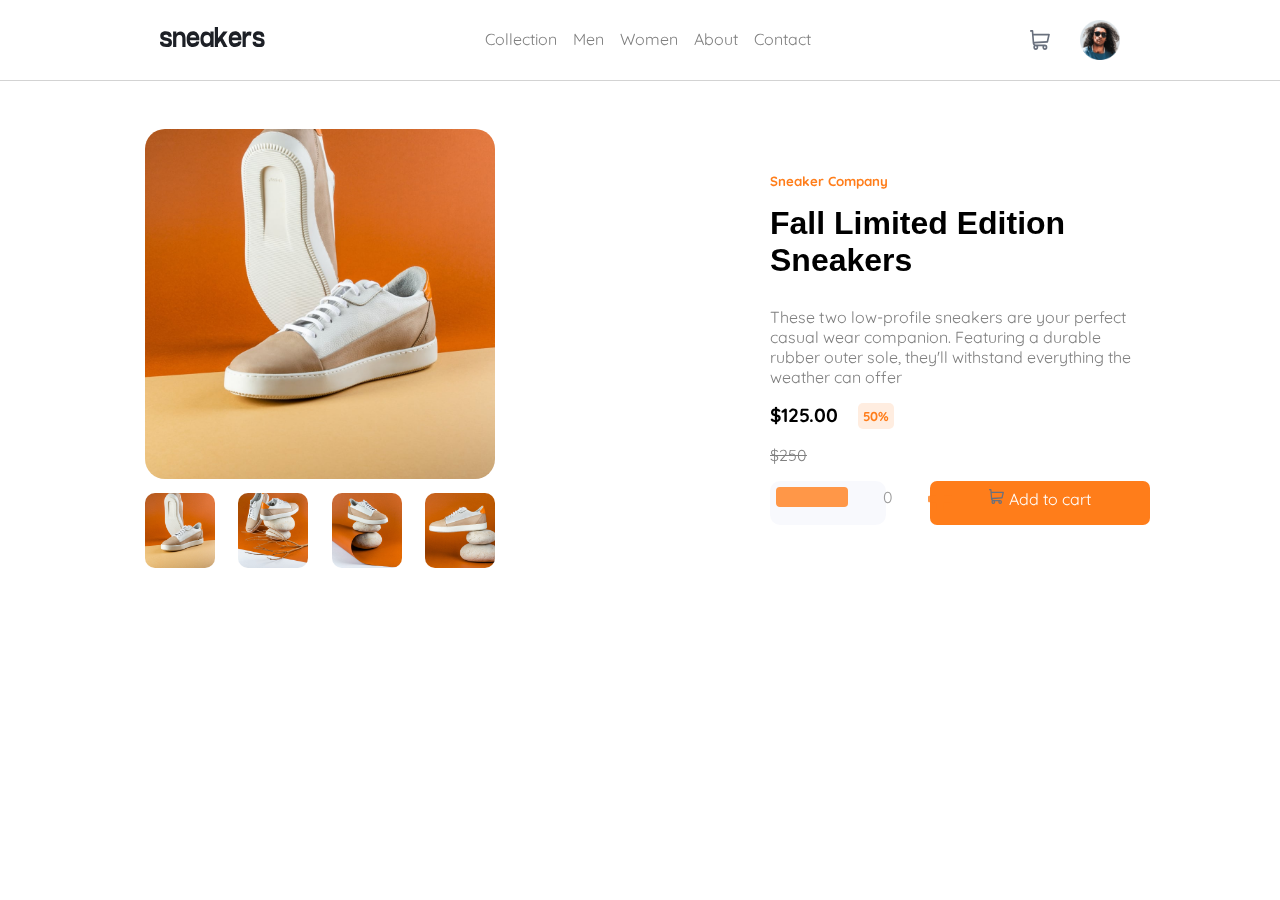
==== index.html @ 0b09ff34 "html file renamed" ====
<!DOCTYPE html>
<html lang="en">
  <head>
    <meta charset="UTF-8" />
    <meta name="viewport" content="width=device-width, initial-scale=1.0" />
    <title>Sneakers</title>
    <link rel="stylesheet" href="css/shoes.css" />
  </head>
  <body>
    <div class="idan">
      <nav>
        <img
          src="images/icon-menu.svg"
          alt="icon-menu"
          class="menu"
          id="icon-menu"
        />
        <img src="images/logo.svg" alt="" class="logo" />
        <ul class="nav-ul mobile-nav">
          <img
            src="images/icon-close.svg"
            alt="icon-close"
            class="menu"
            id="icon-close"
          />
          <li><a href="#" target="_blank">Collection</a></li>
          <li><a href="#" target="_blank">Men</a></li>
          <li><a href="#" target="_blank">Women</a></li>
          <li><a href="#" target="_blank">About</a></li>
          <li><a href="#" target="_blank">Contact</a></li>
        </ul>
        <div class="avatar">
          <img src="images/icon-cart.svg" alt="icon-cart" class="icon-cart" />
          <img src="images/image-avatar.png" alt="avatar" class="avatar-icon" />
        </div>
      </nav>
      <section class="hero-grid">
        <div class="sneak-peek">
          <img
            src="images/image-product-1.jpg"
            alt="main-hero-image"
            class="hero-image"
          />
          <div class="sneaks">
            <img src="images/image-product-1.jpg" alt="" class="flex-images" />
            <img src="images/image-product-2.jpg" alt="" class="flex-images" />
            <img src="images/image-product-3.jpg" alt="" class="flex-images" />
            <img src="images/image-product-4.jpg" alt="" class="flex-images" />
          </div>
        </div>
        <div class="rhs">
          <h5>Sneaker Company</h5>
          <h1>Fall Limited Edition Sneakers</h1>
          <p>
            These two low-profile sneakers are your perfect casual wear
            companion. Featuring a durable rubber outer sole, they'll withstand
            everything the weather can offer
          </p>
          <div class="price">
            <h4>$125.00</h4>
            <p>50%</p>
          </div>
          <p class="strikethrough">$250</p>
          <div class="last">
            <div class="count">
              <img
                src="images/icon-minus.svg"
                alt="minus-icon"
                class="minus-icon"
              />
              <p class="number">0</p>
              <img
                src="images/icon-plus.svg"
                alt="plus-icon"
                class="plus-icon"
              />
            </div>
            <div class="button" style="cursor: pointer">
              <img src="images/icon-cart.svg" alt="" />
              <p>Add to cart</p>
            </div>
          </div>
        </div>
      </section>
      <div class="relative-con">
        <div class="sneak-peek modal hidden">
          <img src="images/icon-close.svg" alt="" class="close-modal" />
          <div>
            <img src="images/icon-previous.svg" alt="" class="arrow prev" />
            <img
              src="images/image-product-1.jpg"
              alt="modal-hero-image"
              class="hero-image modal-image"
              id="modal-image"
            />
            <img src="images/icon-next.svg" alt="" class="arrow next" />
          </div>
          <div class="sneaks">
            <img src="images/image-product-1.jpg" alt="" class="pic" />
            <img src="images/image-product-2.jpg" alt="" class="pic" />
            <img src="images/image-product-3.jpg" alt="" class="pic" />
            <img src="images/image-product-4.jpg" alt="" class="pic" />
          </div>
        </div>
        <div class="overlay hidden"></div>
      </div>
    </div>
    <script src="app.js"></script>
  </body>
</html>
---- css/shoes.css ----
@import url("https://fonts.googleapis.com/css2?family=Quicksand&display=swap");
* {
  padding: 0;
  margin: 0;
  box-sizing: border-box;
  transition: all 0.6s;
}

li {
  list-style-type: none;
}

a {
  text-decoration: none;
  color: grey;
}

body {
  font-family: "Quicksand", sans-serif;
}

.hidden {
  display: none;
}

.blur-effect {
  filter: blur(5px);
  pointer-events: none;
}

.relative-con {
  position: relative;
  margin-top: -14rem;
}
.relative-con .overlay {
  position: absolute;
  top: 0;
  left: 0;
  width: 100%;
  height: 100%;
  filter: blur(5px);
  pointer-events: none;
  background-color: rgba(0, 0, 0, 0.6);
  -webkit-backdrop-filter: blur(5px);
          backdrop-filter: blur(5px);
  box-shadow: 0 3rem 5rem rgba(0, 0, 0, 0.3);
  z-index: 5;
  display: block;
}

.modal {
  position: absolute;
  top: 50%;
  left: 50%;
  transform: translate(-50%, -50%);
  z-index: 10;
  box-shadow: 0 3rem 5rem rgba(0, 0, 0, 0.3);
  width: auto;
  padding-inline: 60px;
  padding-block: 20px;
  border-radius: 20px;
  margin-top: 0;
}
.modal .close-modal {
  float: right;
  cursor: pointer;
}
.modal .hero-image {
  width: 370px;
  height: 390px;
  border-radius: 20px;
  cursor: pointer;
}
.modal div {
  display: grid;
  grid-template-columns: auto auto auto;
  margin-top: 2rem;
}
.modal div .arrow {
  background-color: white;
  border-radius: 50%;
  padding: 8px;
  align-self: center;
  cursor: pointer;
}
.modal .sneaks {
  display: flex;
  gap: 23.5px;
  margin-top: 10px;
  margin-left: 30px;
}
.modal .sneaks img {
  width: 70px;
  height: 75px;
  border-radius: 10px;
}
.modal .sneaks img:focus {
  border: 2px solid hsl(26, 100%, 55%);
}
.modal .sneaks img:hover {
  background-color: white;
  opacity: 0.4;
  outline: 2px solid hsl(26, 100%, 55%);
  cursor: pointer;
}

nav {
  display: flex;
  justify-content: space-around;
  padding-inline: 50px;
  padding-block: 20px;
  border-bottom: 1px solid lightgrey;
}
nav .logo {
  height: 20px;
  width: 6.6rem;
  margin-top: 7px;
  cursor: pointer;
}
nav ul {
  display: flex;
  gap: 1rem;
  margin-top: 9px;
}
nav ul a {
  transition: all 1s;
}
nav ul a:hover {
  color: black;
  font-weight: bold;
  padding-bottom: 1.8rem;
  border-bottom: 3px solid hsl(26, 100%, 55%);
}
nav .avatar {
  display: flex;
  align-items: center;
  gap: 30px;
}
nav .avatar .icon-cart {
  width: 20px;
  height: 20px;
  cursor: pointer;
}
nav .avatar .avatar-icon {
  width: 40px;
  height: 40px;
  cursor: pointer;
}
nav .avatar .avatar-icon:hover {
  border: 2px solid hsl(26, 100%, 55%);
  border-radius: 50%;
}
nav .menu {
  display: none;
}

section {
  display: grid;
  grid-template-columns: repeat(auto-fit, minmax(470px, 1fr));
  align-items: center;
  place-items: center;
  margin-top: 3rem;
}
section .sneak-peek .hero-image {
  width: 350px;
  height: 350px;
  border-radius: 20px;
  cursor: pointer;
}
section .sneak-peek .sneaks {
  display: flex;
  gap: 23.5px;
  margin-top: 10px;
}
section .sneak-peek .sneaks img {
  width: 70px;
  height: 75px;
  border-radius: 10px;
}
section .sneak-peek .sneaks img:focus {
  border: 2px solid hsl(26, 100%, 55%);
}
section .sneak-peek .sneaks img:hover {
  background-color: white;
  opacity: 0.4;
  outline: 2px solid hsl(26, 100%, 55%);
  cursor: pointer;
}
section .rhs {
  width: 380px;
}
section .rhs h5 {
  color: hsl(26, 100%, 55%);
  margin-bottom: 1rem;
}
section .rhs h1 {
  font-weight: 900;
  font-size: 2rem;
  margin-bottom: 1.75rem;
  font-family: Verdana, Geneva, Tahoma, sans-serif;
}
section .rhs p {
  color: grey;
  margin-bottom: 1rem;
}
section .rhs .price {
  display: flex;
  gap: 20px;
}
section .rhs .price h4 {
  font-weight: 900;
  font-size: larger;
}
section .rhs .price p {
  background-color: hsl(25, 100%, 94%);
  color: hsl(26, 100%, 55%);
  font-weight: 700;
  padding: 5px;
  border-radius: 5px;
  font-size: small;
}
section .rhs .strikethrough {
  text-decoration: line-through;
}
section .rhs .last {
  display: flex;
  justify-content: space-between;
}
section .rhs .last .count {
  display: flex;
  gap: 35px;
  background-color: hsl(223, 64%, 98%);
  opacity: 0.8;
  padding: 6px;
  border-radius: 10px;
  padding-bottom: 1px;
}
section .rhs .last .count img {
  -o-object-fit: contain;
     object-fit: contain;
  margin-bottom: 13px;
  cursor: pointer;
}
section .rhs .last .button {
  display: flex;
  justify-content: center;
  gap: 5px;
  width: 220px;
  color: white;
  background-color: hsl(26, 100%, 55%);
  padding: 5px;
  border-radius: 7px;
  padding-bottom: 0px;
}
section .rhs .last .button p {
  color: white;
  margin-top: 3px;
}
section .rhs .last .button img {
  width: 15px;
  height: 15px;
  color: white;
  margin-top: 3px;
}

@media only screen and (max-width: 934px) {
  .sneak-peek {
    margin-bottom: 5rem;
  }
  .relative-con .modal {
    margin-top: -18rem;
  }
  .rhs {
    margin-bottom: 5rem;
  }
}
@media only screen and (max-width: 768px) {
  .idan {
    max-width: 100%;
  }
  nav {
    justify-content: space-between;
    padding-inline: 10px;
    z-index: 5;
  }
  nav .nav-ul {
    transform: translateX(-150%);
  }
  nav .menu {
    display: block;
    width: 25px;
    height: 25px;
    cursor: pointer;
    margin-top: 7px;
  }
  nav .mobile-nav {
    background-color: white;
    margin-top: 0;
    height: 100dvh;
    width: 45%;
    position: absolute;
    display: flex;
    flex-direction: column;
    gap: 2rem;
    padding-inline: 10px;
  }
  nav .mobile-nav a:hover {
    border-bottom: none;
  }
}
@media only screen and (max-width: 500px) {
  .hero-grid {
    margin: 0;
    margin-top: 0;
    place-content: center;
    place-items: center;
  }
  .hero-grid .sneak-peek {
    max-width: 100%;
  }
  .hero-grid .sneak-peek .hero-image {
    width: 100%;
    display: block;
    margin: auto;
    height: 420px;
    border-radius: 0px;
    margin-bottom: 2rem;
  }
  .hero-grid .sneak-peek .sneaks {
    justify-content: center;
    gap: 0.5rem;
  }
  .hero-grid .sneak-peek .sneaks .flex-images {
    border-radius: 20px;
  }
  .rhs {
    width: 100%;
  }
  .rhs .last {
    flex-direction: column;
    align-content: center;
    margin-bottom: 2rem;
  }
  .rhs .last .count {
    align-self: center;
    margin-bottom: 2rem;
  }
  .rhs .last .button {
    align-self: center;
    width: 280px;
    padding: 12px;
  }
  .relative-con {
    display: none;
  }
}
@media only screen and (max-width: 420px) {
  .hero-grid .sneak-peek {
    align-items: center;
    justify-content: center;
  }
  .hero-grid .sneak-peek .hero-image {
    width: 345px;
    margin-inline: 0;
  }
  .hero-grid .sneak-peek .sneaks {
    gap: 0.3rem;
  }
  .hero-grid .rhs {
    width: 70%;
    display: block;
    margin: auto;
  }
}/*# sourceMappingURL=shoes.css.map */
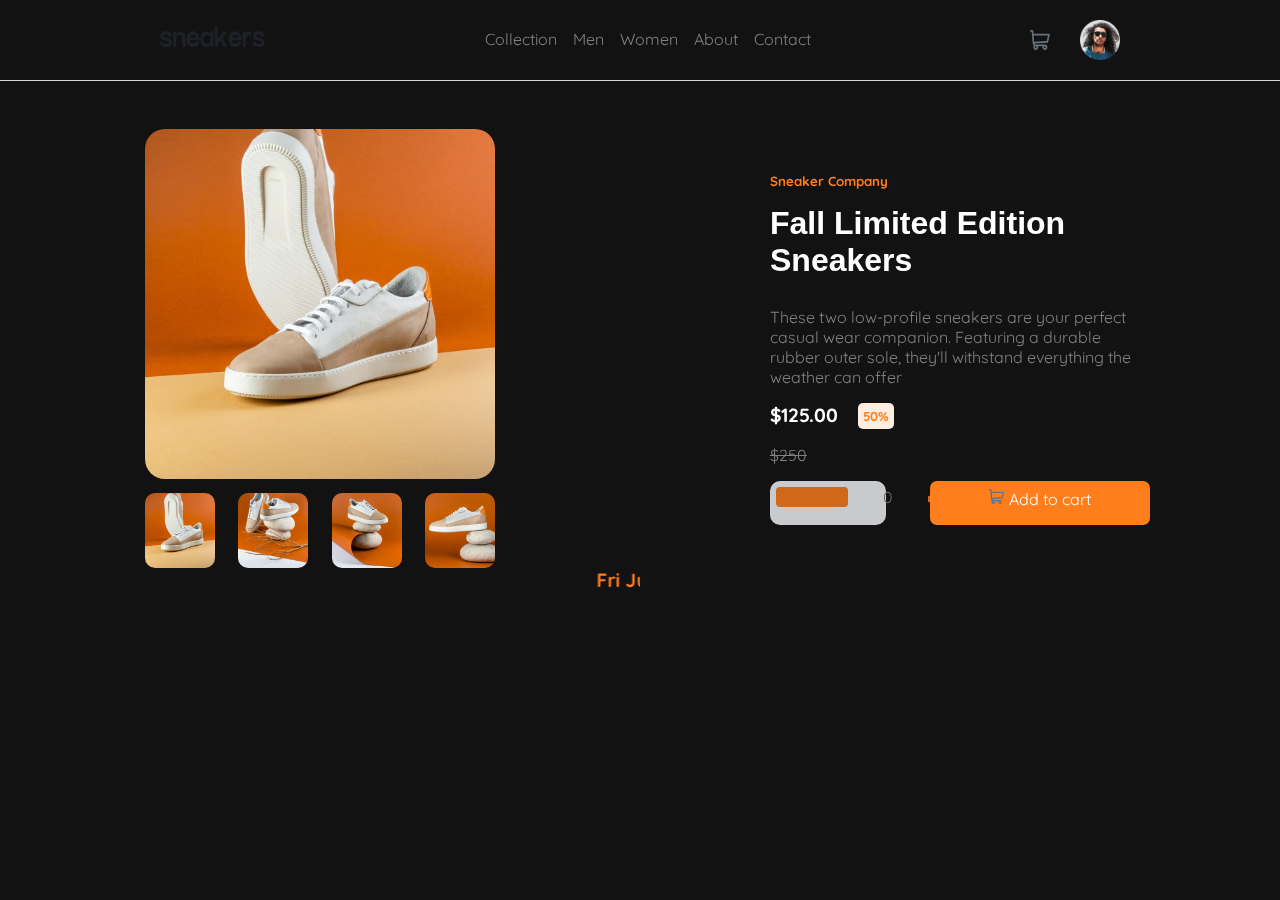
==== commit 9218c74e: "Added date, dark mode..." ====
--- a/index.html
+++ b/index.html
@@ -5,6 +5,8 @@
     <meta name="viewport" content="width=device-width, initial-scale=1.0" />
     <title>Sneakers</title>
     <link rel="stylesheet" href="css/shoes.css" />
+    <meta name="color-scheme" content="dark" />
+    <link rel="website icon" href="images/image-product-1.jpg" type="png" />
   </head>
   <body>
     <div class="idan">
@@ -81,6 +83,7 @@
             </div>
           </div>
         </div>
+        <marquee class="time-element" style="cursor: pointer"></marquee>
       </section>
       <div class="relative-con">
         <div class="sneak-peek modal hidden">
--- a/css/shoes.css
+++ b/css/shoes.css
@@ -17,6 +17,18 @@
 
 body {
   font-family: "Quicksand", sans-serif;
+}
+
+.time-element {
+  display: block;
+  margin: auto;
+  font-size: larger;
+  font-weight: 700;
+  position: relative;
+  bottom: 3rem;
+  margin-top: 3rem;
+  color: hsl(26, 100%, 55%);
+  cursor: pointer;
 }
 
 .hidden {
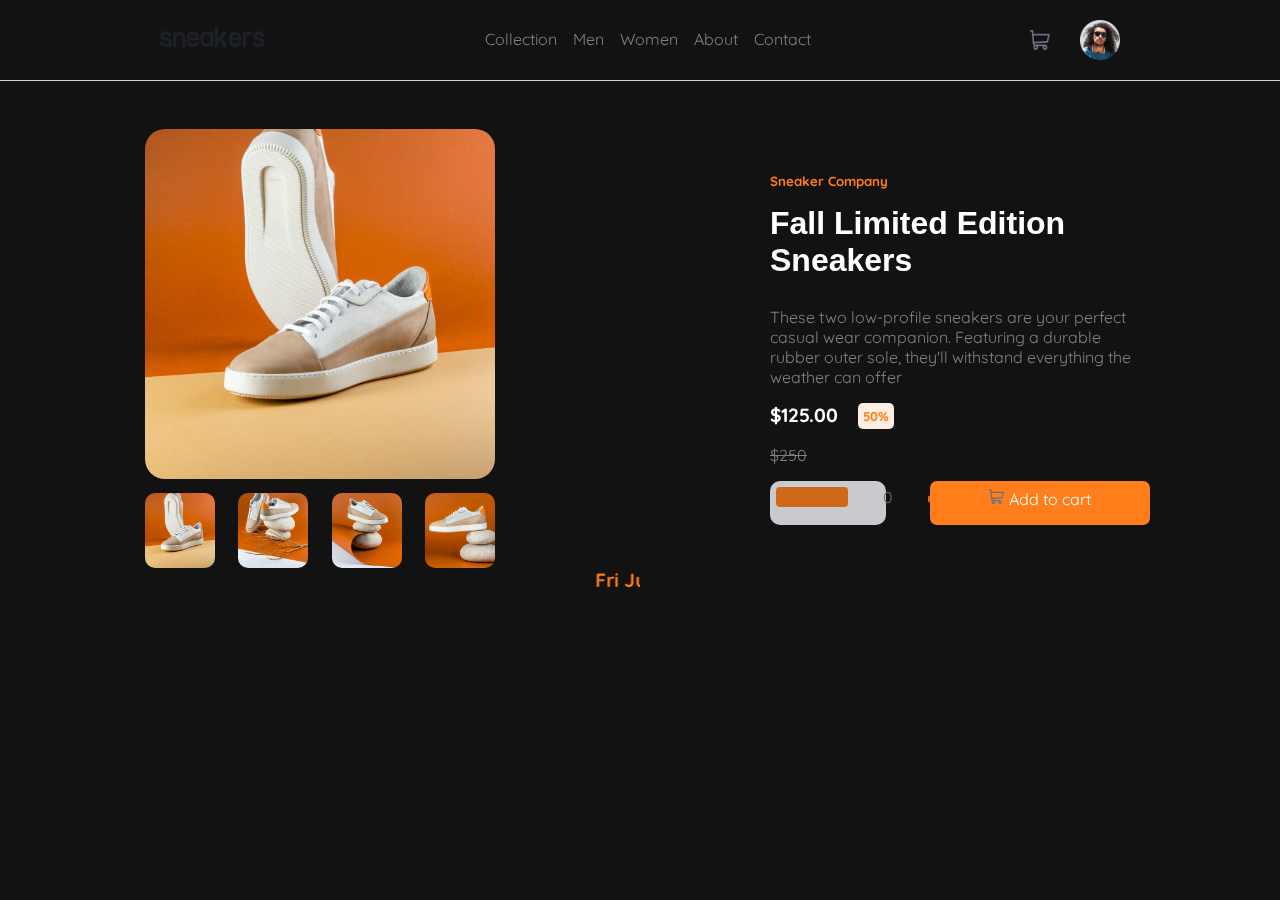
==== commit 706085cc: "lol" ====
--- a/index.html
+++ b/index.html
@@ -42,12 +42,38 @@
             src="images/image-product-1.jpg"
             alt="main-hero-image"
             class="hero-image"
+            class="lazy"
+            loading="lazy"
           />
           <div class="sneaks">
-            <img src="images/image-product-1.jpg" alt="" class="flex-images" />
-            <img src="images/image-product-2.jpg" alt="" class="flex-images" />
-            <img src="images/image-product-3.jpg" alt="" class="flex-images" />
-            <img src="images/image-product-4.jpg" alt="" class="flex-images" />
+            <img
+              src="images/image-product-1.jpg"
+              alt=""
+              class="lazy"
+              loading="lazy"
+              class="flex-images"
+            />
+            <img
+              src="images/image-product-2.jpg"
+              alt=""
+              class="lazy"
+              loading="lazy"
+              class="flex-images"
+            />
+            <img
+              src="images/image-product-3.jpg"
+              alt=""
+              class="lazy"
+              loading="lazy"
+              class="flex-images"
+            />
+            <img
+              src="images/image-product-4.jpg"
+              alt=""
+              class="lazy"
+              loading="lazy"
+              class="flex-images"
+            />
           </div>
         </div>
         <div class="rhs">
@@ -109,5 +135,11 @@
       </div>
     </div>
     <script src="app.js"></script>
+    <script src="path/to/lazyload.min.js"></script>
+    <script>
+      let lazyLoadInstance = new LazyLoad({
+        elements_selector: ".lazy",
+      });
+    </script>
   </body>
 </html>
--- a/css/shoes.css
+++ b/css/shoes.css
@@ -17,6 +17,10 @@
 
 body {
   font-family: "Quicksand", sans-serif;
+}
+
+html {
+  scroll-behavior: smooth;
 }
 
 .time-element {
@@ -29,6 +33,7 @@
   margin-top: 3rem;
   color: hsl(26, 100%, 55%);
   cursor: pointer;
+  width: 100%;
 }
 
 .hidden {
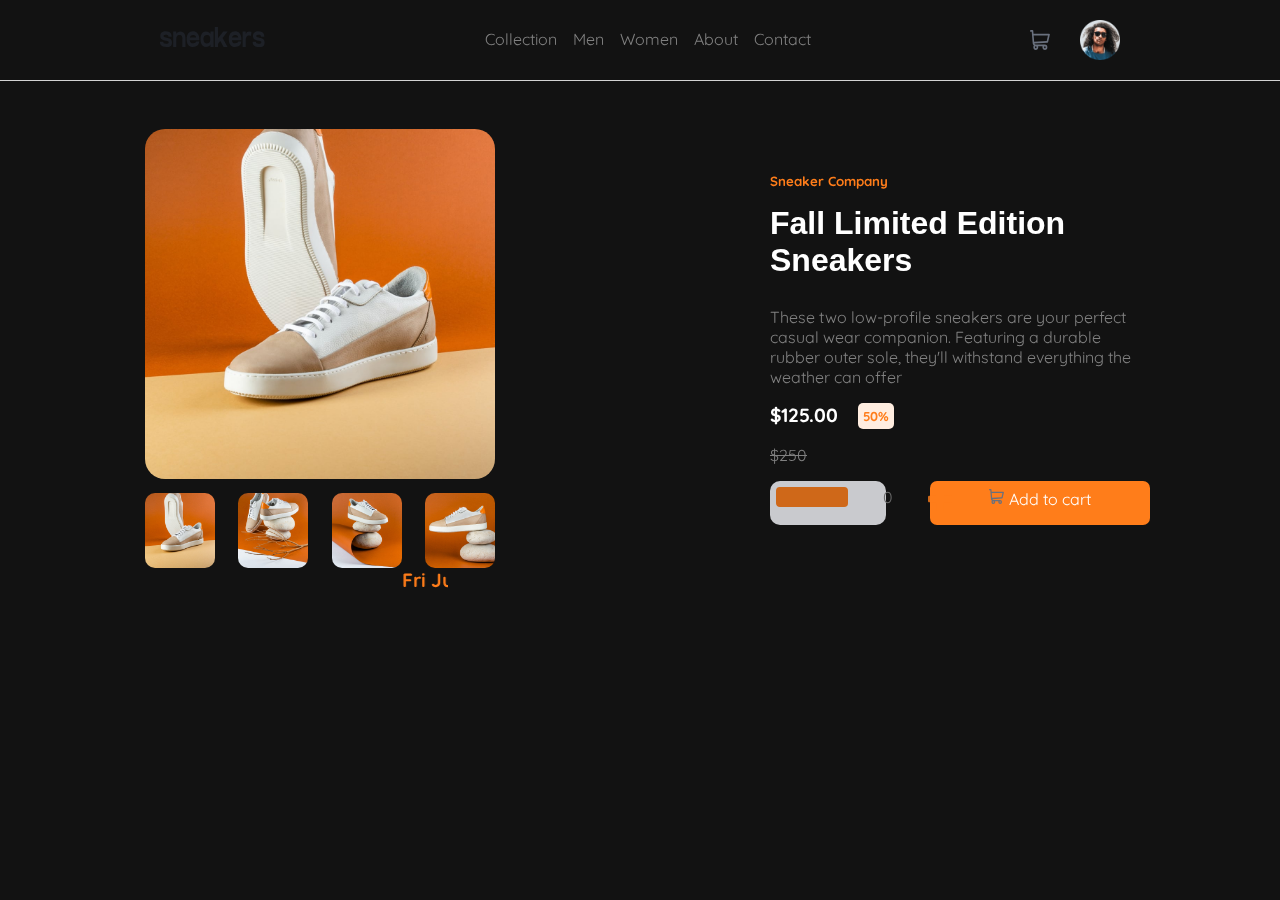
==== commit 1a561e62: "Trying to fix overflow issue on mobile" ====
--- a/index.html
+++ b/index.html
@@ -42,36 +42,26 @@
             src="images/image-product-1.jpg"
             alt="main-hero-image"
             class="hero-image"
-            class="lazy"
-            loading="lazy"
           />
           <div class="sneaks">
             <img
               src="images/image-product-1.jpg"
               alt=""
-              class="lazy"
-              loading="lazy"
               class="flex-images"
             />
             <img
               src="images/image-product-2.jpg"
               alt=""
-              class="lazy"
-              loading="lazy"
               class="flex-images"
             />
             <img
               src="images/image-product-3.jpg"
               alt=""
-              class="lazy"
-              loading="lazy"
               class="flex-images"
             />
             <img
               src="images/image-product-4.jpg"
               alt=""
-              class="lazy"
-              loading="lazy"
               class="flex-images"
             />
           </div>
@@ -135,11 +125,4 @@
       </div>
     </div>
     <script src="app.js"></script>
-    <script src="path/to/lazyload.min.js"></script>
-    <script>
-      let lazyLoadInstance = new LazyLoad({
-        elements_selector: ".lazy",
-      });
-    </script>
-  </body>
 </html>
--- a/css/shoes.css
+++ b/css/shoes.css
@@ -33,7 +33,7 @@
   margin-top: 3rem;
   color: hsl(26, 100%, 55%);
   cursor: pointer;
-  width: 100%;
+  width: 40%;
 }
 
 .hidden {
@@ -372,12 +372,15 @@
   }
 }
 @media only screen and (max-width: 420px) {
+  .hero-grid {
+    width: 100%;
+  }
   .hero-grid .sneak-peek {
     align-items: center;
     justify-content: center;
   }
   .hero-grid .sneak-peek .hero-image {
-    width: 345px;
+    width: 340px;
     margin-inline: 0;
   }
   .hero-grid .sneak-peek .sneaks {
